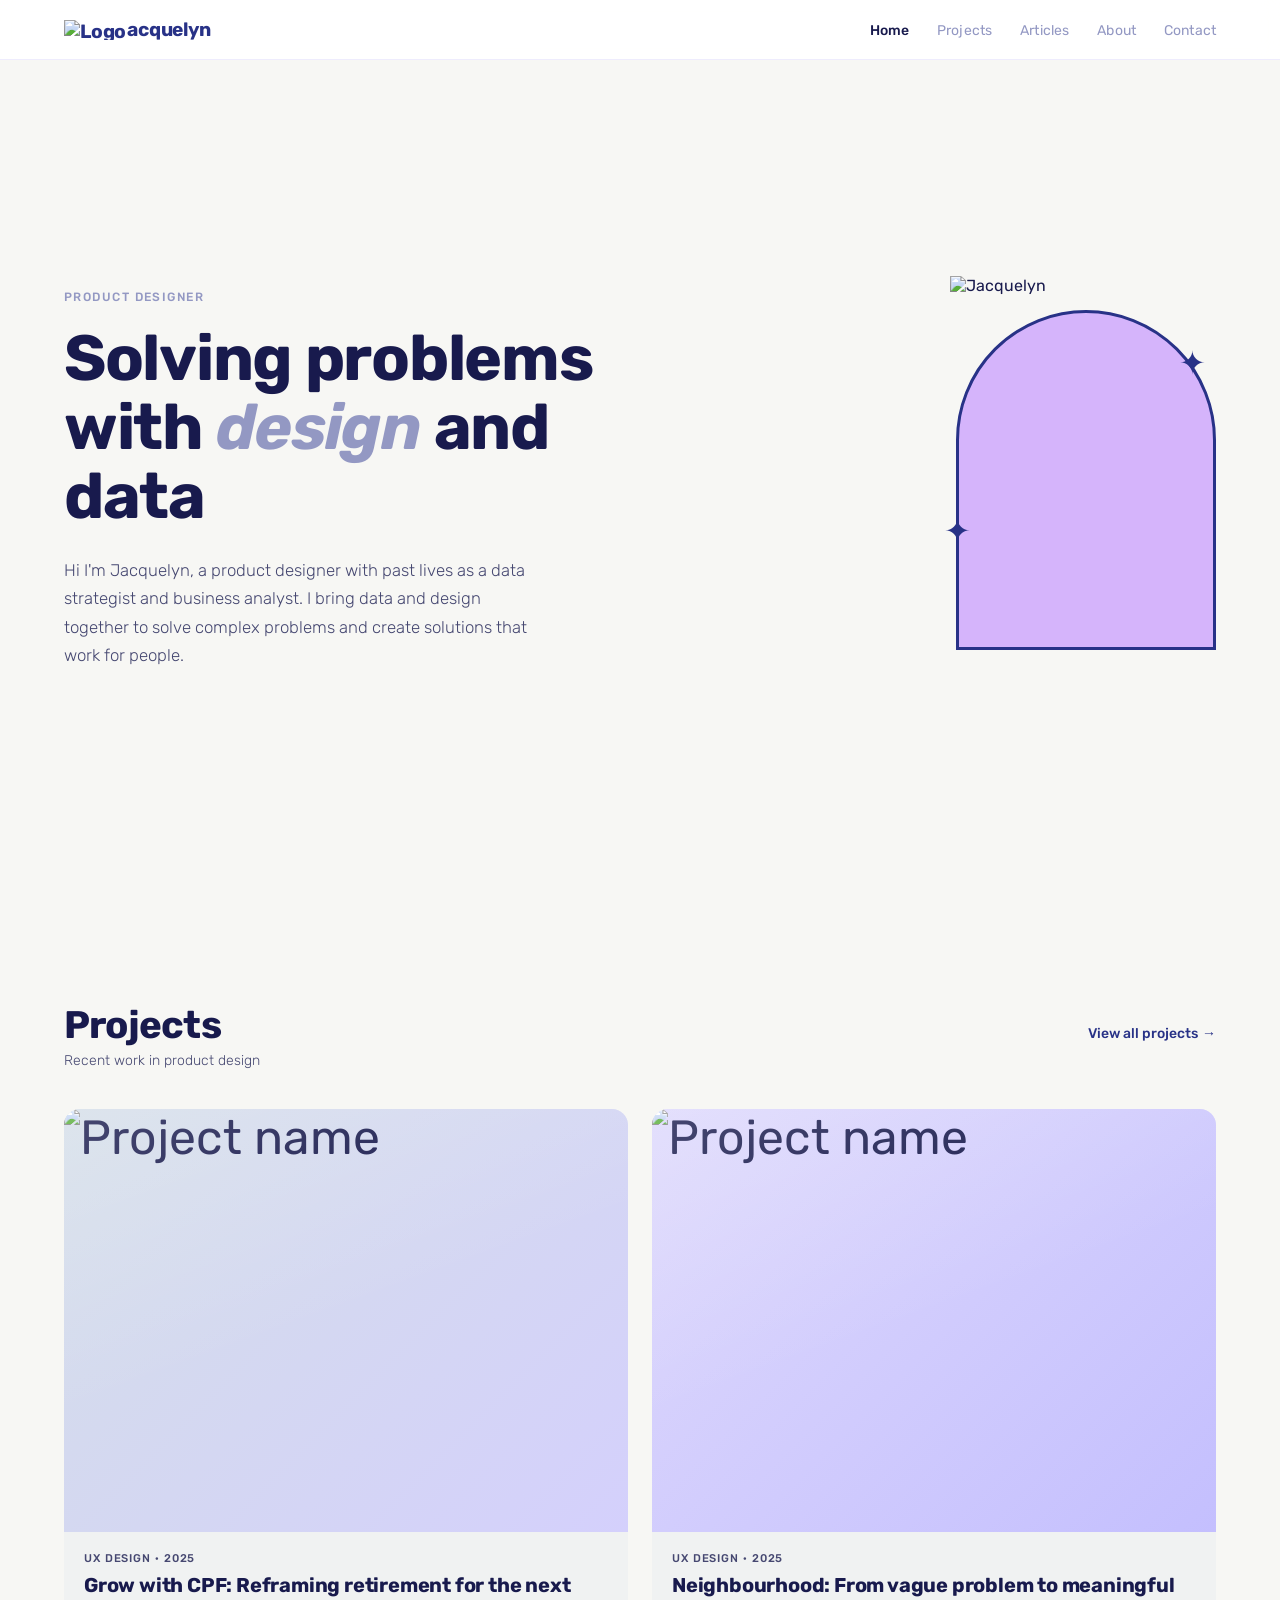
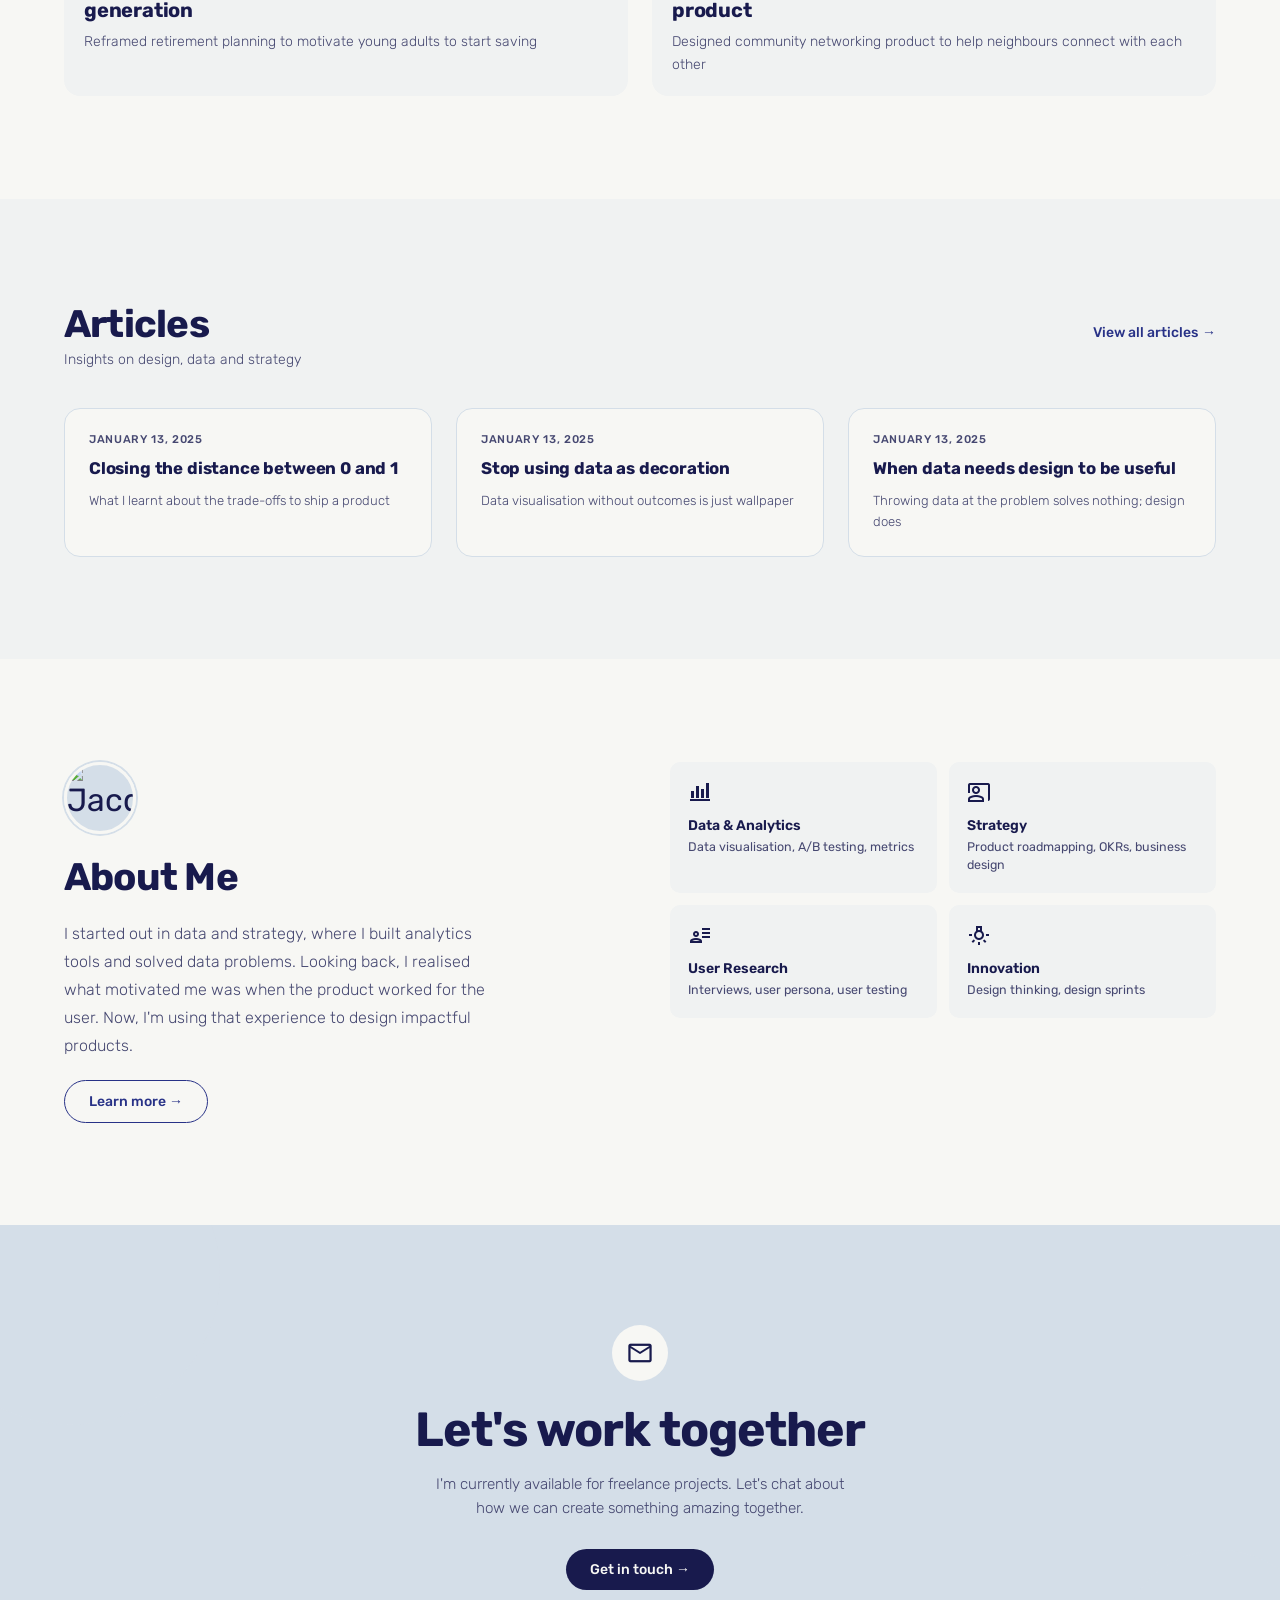
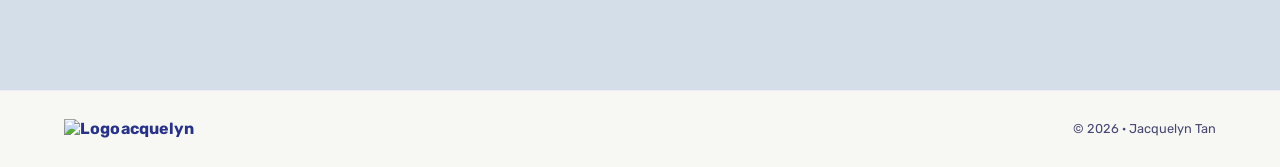
==== old/index.html @ f262c362 "Created stylesheet and component files, project page" ====
<!DOCTYPE html>
<html lang="en">
<head>
<meta charset="UTF-8">
<meta name="viewport" content="width=device-width, initial-scale=1.0">
<title>Jacquelyn — Product Designer</title>
<link rel="preconnect" href="https://fonts.googleapis.com">
<link rel="preconnect" href="https://fonts.gstatic.com" crossorigin>
<link href="https://fonts.googleapis.com/css2?family=Rubik:ital,wght@0,300..900;1,300..900&display=swap" rel="stylesheet">
<link rel="stylesheet" href="https://fonts.googleapis.com/css2?family=Material+Symbols+Outlined&icon_names=bar_chart_4_bars,co_present,mail,user_attributes,wb_incandescent" />
<style>
  *, *::before, *::after { box-sizing: border-box; margin: 0; padding: 0; }

  :root {
    --secondary: #D5B4FB;
    --purple: #9398C3;
    --purple-light: #D4DEE8;
    --purple-mid: #D4DEE8;
    --navy: #283287;
    --black: #181A4D;
    --gray: #464871;
    --gray-light: #F0F2F2;
    --white: #F7F7F4;
    --font-display: 'Rubik', Georgia, serif;
    --font-body: 'Rubik', sans-serif;
    --radius: 16px;
    --radius-sm: 10px;
  }

  html { scroll-behavior: smooth; }

  body {
    font-family: var(--font-body);
    background: var(--white);
    color: var(--black);
    -webkit-font-smoothing: antialiased;
    overflow-x: hidden;
  }

  /* ── NAV ── */
  nav {
    position: sticky;
    top: 0;
    z-index: 100;
    background: rgba(255,255,255,0.92);
    backdrop-filter: blur(12px);
    -webkit-backdrop-filter: blur(12px);
    border-bottom: 1px solid #EEECFD;
    padding: 0 clamp(20px, 5vw, 80px);
    height: 60px;
    display: flex;
    align-items: center;
    justify-content: space-between;
  }

  .nav-logo {
    font-family: var(--font-display);
    font-size: 1.2rem;
    font-weight:bold;
    color: var(--navy);
    text-decoration: none;
    letter-spacing: -0.01em;
  }

  .nav-links {
    display: flex;
    gap: 28px;
    list-style: none;
  }

  .nav-links a {
    font-size: 0.875rem;
    color: var(--purple);
    text-decoration: none;
    font-weight: 400;
    transition: color 0.2s;
    letter-spacing: 0.01em;
  }

  .nav-links a:hover { color: var(--black); }

  .nav-links a.active { color: var(--black); font-weight: 500; }

  /* hamburger */
  .hamburger {
    display: none;
    flex-direction: column;
    gap: 5px;
    cursor: pointer;
    padding: 4px;
    border: none;
    background: none;
  }
  .hamburger span {
    display: block;
    width: 22px;
    height: 2px;
    background: var(--black);
    border-radius: 2px;
    transition: all 0.3s;
  }

  .mobile-menu {
    display: none;
    position: fixed;
    top: 60px;
    left: 0; right: 0;
    background: var(--white);
    border-bottom: 1px solid #EEECFD;
    padding: 20px clamp(20px, 5vw, 80px);
    z-index: 99;
    flex-direction: column;
    gap: 16px;
    animation: slideDown 0.25s ease;
  }
  .mobile-menu.open { display: flex; }
  .mobile-menu a {
    font-size: 1rem;
    color: var(--black);
    text-decoration: none;
    font-weight: 400;
    padding: 8px 0;
    border-bottom: 1px solid #F0EEF8;
  }

  @keyframes slideDown {
    from { opacity: 0; transform: translateY(-10px); }
    to { opacity: 1; transform: translateY(0); }
  }

  /* ── SECTIONS ── */
  section { padding: clamp(60px, 8vw, 120px) clamp(20px, 5vw, 80px); }

  /* ── HERO ── */
  .hero {
    min-height: calc(100vh - 60px);
    display: grid;
    grid-template-columns: 1fr auto;
    align-items: center;
    gap: 40px;
    padding-top: clamp(40px, 8vw, 100px);
    padding-bottom: clamp(40px, 8vw, 100px);
    position: relative;
    overflow: hidden;
  }

  .hero::before {
    content: '';
    position: absolute;
    top: -120px;
    right: -80px;
    width: 500px;
    height: 500px;
    pointer-events: none;
  }

  .hero-label {
    font-size: 0.75rem;
    font-weight: 500;
    letter-spacing: 0.12em;
    text-transform: uppercase;
    color: var(--purple);
    margin-bottom: 20px;
    display: block;
  }

  .hero-title {
    font-family: var(--font-display);
    font-size: clamp(2.4rem, 5vw, 4.2rem);
    line-height: 1.08;
    letter-spacing: -0.02em;
    color: var(--black);
    margin-bottom: 24px;
    max-width: 560px;
  }

  .hero-title em {
    font-style: italic;
    color: var(--purple);
  }

  .hero-bio {
    font-size: clamp(0.95rem, 1.5vw, 1.05rem);
    color: var(--gray);
    line-height: 1.7;
    max-width: 480px;
    font-weight: 300;
  }

  /* .hero-image-wrap {
    position: relative;
    flex-shrink: 0;
  } */

  .hero-image-wrap {
    position: relative;
    width: clamp(250px, 28vw, 260px);
    display: flex;
    justify-content: center;
  }

  .hero-arch {
    width: clamp(250px, 24vw, 260px);
    height: clamp(260px, 28vw, 340px);
    border-radius: 9999px 9999px 0 0;
    background: var(--secondary);
    border: 3px solid var(--navy);
  }
  
  .hero-photo {
    position: absolute;
    bottom: 0px;
    width: 105%;
    height: 110%;
    object-fit: cover;
    object-position: top;
  }

  .hero-image-wrap .sparkle {
    position: absolute;
    font-size: 2.0rem;
    color: var(--navy);
    animation: spin 4s linear infinite;
  }
  .sparkle-1 { top: 34px; right: 10px; }
  .sparkle-2 { bottom: 100px; left: -12px; animation-direction: reverse; animation-duration: 6s; }

  @keyframes spin {
    from { transform: rotate(0deg); }
    to { transform: rotate(360deg); }
  }

  /* ── SECTION HEADERS ── */
  .section-header {
    display: flex;
    align-items: baseline;
    justify-content: space-between;
    margin-bottom: 40px;
    flex-wrap: wrap;
    gap: 12px;
  }

  .section-title {
    font-family: var(--font-display);
    font-size: clamp(1.8rem, 3vw, 2.8rem);
    letter-spacing: -0.02em;
    color: var(--black);
  }

  .section-sub {
    font-size: 0.875rem;
    color: var(--gray);
    margin-top: 4px;
    font-weight: 300;
  }

  .view-all {
    font-size: 0.875rem;
    color: var(--navy);
    text-decoration: none;
    font-weight: 500;
    white-space: nowrap;
    display: flex;
    align-items: center;
    gap: 4px;
    transition: gap 0.2s;
  }
  .view-all:hover { gap: 8px; }
  .view-all::after { content: '→'; }

  /* ── PROJECTS ── */
  .projects { background: var(--white); }

  .projects-grid {
    display: grid;
    grid-template-columns: repeat(2, 1fr);
    gap: 24px;
  }

  .project-card {
    border-radius: var(--radius);
    overflow: hidden;
    background: var(--gray-light);
    transition: transform 0.3s ease, box-shadow 0.3s ease;
    cursor: pointer;
    text-decoration: none;
    color: inherit;
    display: block;
  }

  .project-card:hover {
    transform: translateY(-4px);
    box-shadow: 0 16px 48px rgba(147,152,195,0.2);
  }

  .project-thumb {
    width: 100%;
    aspect-ratio: 4/3;
    background: linear-gradient(135deg, var(--purple-light) 0%, #D4D0FC 100%);
    display: flex;
    align-items: center;
    justify-content: center;
    font-size: 3rem;
    position: relative;
    overflow: hidden;
  }

  .project-thumb::before {
    content: '';
    position: absolute;
    inset: 0;
    background: linear-gradient(160deg, rgba(255,255,255,0.2) 0%, transparent 50%);
  }

  .project-thumb-dots {
    position: absolute;
    bottom: 16px;
    right: 16px;
    display: flex;
    gap: 6px;
  }
  .project-thumb-dots span {
    width: 28px;
    height: 40px;
    background: rgba(255,255,255,0.7);
    border-radius: 14px;
    display: block;
    backdrop-filter: blur(4px);
  }

  .project-info {
    padding: 20px;
  }

  .project-meta {
    font-size: 0.7rem;
    color: var(--gray);
    letter-spacing: 0.08em;
    text-transform: uppercase;
    margin-bottom: 8px;
    font-weight: 500;
  }

  .project-name {
    font-family: var(--font-display);
    font-size: clamp(1rem, 1.8vw, 1.25rem);
    line-height: 1.25;
    color: var(--black);
    margin-bottom: 8px;
    letter-spacing: -0.01em;
  }

  .project-desc {
    font-size: 0.875rem;
    color: var(--gray);
    line-height: 1.6;
    font-weight: 300;
  }

  /* ── ARTICLES ── */
  .articles { background: var(--gray-light); }

  .articles-list {
    display: grid;
    grid-template-columns: repeat(3, 1fr);
    gap: 24px;
  }

  .article-card {
    background: var(--white);
    border-radius: var(--radius);
    padding: 24px;
    text-decoration: none;
    color: inherit;
    display: block;
    transition: transform 0.25s, box-shadow 0.25s;
    border: 1px solid #D4DEE8;
  }

  .article-card:hover {
    transform: translateY(-3px);
    box-shadow: 0 12px 32px rgba(147,152,195,0.1);
  }

  .article-date {
    font-size: 0.7rem;
    color: var(--gray);
    letter-spacing: 0.06em;
    text-transform: uppercase;
    margin-bottom: 12px;
    font-weight: 500;
  }

  .article-title {
    font-family: var(--font-display);
    font-size: 1.05rem;
    line-height: 1.3;
    color: var(--black);
    margin-bottom: 10px;
    letter-spacing: -0.01em;
  }

  .article-desc {
    font-size: 0.82rem;
    color: var(--gray);
    line-height: 1.6;
    font-weight: 300;
  }

  /* ── ABOUT ── */
  .about { background: var(--white); }

  .about-grid {
    display: grid;
    grid-template-columns: 1fr 1fr;
    gap: 60px;
    align-items: start;
  }

  .about-left { display: flex; flex-direction: column; gap: 20px; }

  .about-avatar {
    width: 72px;
    height: 72px;
    border-radius: 50%;
    background: linear-gradient(135deg, var(--purple-light), var(--purple-mid));
    display: flex;
    align-items: center;
    justify-content: center;
    font-size: 2rem;
    border: 3px solid var(--white);
    box-shadow: 0 0 0 2px var(--purple-mid);
  }

  .about-text {
    font-size: 1rem;
    color: var(--gray);
    line-height: 1.75;
    font-weight: 300;
    max-width: 440px;
  }

  .btn {
    display: inline-flex;
    align-items: center;
    gap: 6px;
    padding: 12px 24px;
    border-radius: 100px;
    font-size: 0.875rem;
    font-weight: 500;
    font-family: var(--font-body);
    cursor: pointer;
    text-decoration: none;
    transition: all 0.2s;
    border: none;
  }

  .btn-primary {
    background: var(--black);
    color: var(--white);
  }
  .btn-primary:hover {
    background: var(--purple);
    transform: translateY(-1px);
  }

  .btn-outline {
    background: transparent;
    color: var(--navy);
    border: 1.5px solid var(--navy);
  }
  .btn-outline:hover {
    background: var(--gray-light);
    transform: translateY(-1px);
  }

  .skills-grid {
    display: grid;
    grid-template-columns: 1fr 1fr;
    gap: 12px;
  }

  .skill-card {
    background: var(--gray-light);
    border-radius: var(--radius-sm);
    padding: 18px;
    transition: background 0.2s;
  }
  .skill-card:hover { background: var(--purple-light); }

  .skill-icon {
    font-size: 1.3rem;
    margin-bottom: 8px;
    display: block;
  }

  .skill-name {
    font-size: 0.875rem;
    font-weight: 600;
    color: var(--black);
    margin-bottom: 4px;
  }

  .skill-desc {
    font-size: 0.78rem;
    color: var(--gray);
    line-height: 1.5;
  }

  /* ── CTA ── */
  .cta {
    background: var(--purple-light);
    text-align: center;
    padding: clamp(60px, 8vw, 100px) clamp(20px, 5vw, 80px);
    position: relative;
    overflow: hidden;
  }

  .cta::before, .cta::after {
    content: '';
    position: absolute;
    border-radius: 50%;
    background: var(--purple-mid);
    opacity: 0.3;
  }
  .cta::before { width: 300px; height: 300px; top: -100px; left: -80px; }
  .cta::after { width: 200px; height: 200px; bottom: -60px; right: -40px; }

  .cta-icon {
    width: 56px;
    height: 56px;
    background: var(--white);
    border-radius: 50%;
    display: flex;
    align-items: center;
    justify-content: center;
    margin: 0 auto 20px;
    font-size: 1.5rem;
    /* box-shadow: 0 4px 16px rgba(147,152,195,0.2); */
    position: relative;
    z-index: 1;
  }

  .cta-icon .material-symbols-outlined {
    font-size: 28px;
    /* font-variation-settings: 'FILL' 1, 'wght' 400; */
    color: var(--primary-dark);
  }

  .cta-title {
    font-family: var(--font-display);
    font-size: clamp(2rem, 4vw, 3rem);
    letter-spacing: -0.02em;
    color: var(--black);
    margin-bottom: 14px;
    position: relative;
    z-index: 1;
  }

  .cta-sub {
    font-size: 0.95rem;
    color: var(--gray);
    margin-bottom: 28px;
    font-weight: 300;
    max-width: 420px;
    margin-left: auto;
    margin-right: auto;
    position: relative;
    z-index: 1;
    line-height: 1.6;
  }

  .cta .btn { position: relative; z-index: 1; }

  /* ── FOOTER ── */
  footer {
    padding: 28px clamp(20px, 5vw, 80px);
    border-top: 1px solid #EEECFD;
    display: flex;
    justify-content: space-between;
    align-items: center;
    flex-wrap: wrap;
    gap: 12px;
  }

  .footer-name {
    font-family: var(--font-display);
    font-size: 1rem;
    font-weight:bold;
    color: var(--navy);
  }

  .footer-copy {
    font-size: 0.8rem;
    color: var(--gray);
  }

  /* ── ANIMATIONS ── */
  .fade-up {
    opacity: 0;
    transform: translateY(24px);
    transition: opacity 0.6s ease, transform 0.6s ease;
  }
  .fade-up.visible {
    opacity: 1;
    transform: translateY(0);
  }

  /* ── RESPONSIVE ── */
  @media (max-width: 768px) {
    .nav-links { display: none; }
    .hamburger { display: flex; }

    .hero {
      grid-template-columns: 1fr;
      text-align: center;
      min-height: auto;
      padding-top: 40px;
      padding-bottom: 40px;
    }

    .hero-content { order: 2; }
    .hero-image-wrap { order: 1; margin: 0 auto; }

    .hero-title { max-width: 100%; margin: 0 auto 20px; }
    .hero-bio { max-width: 100%; margin: 0 auto; }

    .projects-grid {
      grid-template-columns: 1fr;
    }

    .articles-list {
      grid-template-columns: 1fr;
    }

    .about-grid {
      grid-template-columns: 1fr;
      gap: 40px;
    }

    .skills-grid {
      grid-template-columns: 1fr 1fr;
    }
  }

  @media (max-width: 480px) {
    .skills-grid { grid-template-columns: 1fr; }
    .section-header { flex-direction: column; gap: 8px; }
  }

  /* stagger delay helpers */
  .d1 { transition-delay: 0.05s; }
  .d2 { transition-delay: 0.12s; }
  .d3 { transition-delay: 0.19s; }
</style>
</head>
<body>

<!-- NAV -->
<nav>
  <a href="#" class="nav-logo" style="display:flex;align-items:center;gap:1px;">
  <img src="logo.png" alt="Logo" style="height:20px;width:auto;">
  acquelyn
</a>
  <ul class="nav-links">
    <li><a href="#hero" class="active">Home</a></li>
    <li><a href="#projects">Projects</a></li>
    <li><a href="#articles">Articles</a></li>
    <li><a href="#about">About</a></li>
    <li><a href="#contact">Contact</a></li>
  </ul>
  <button class="hamburger" id="hamburger" aria-label="Menu">
    <span></span><span></span><span></span>
  </button>
</nav>

<div class="mobile-menu" id="mobileMenu">
  <a href="#hero">Home</a>
  <a href="#projects">Projects</a>
  <a href="#articles">Articles</a>
  <a href="#about">About</a>
  <a href="#contact">Contact</a>
</div>

<!-- HERO -->
<section class="hero" id="hero">
  <div class="hero-content">
    <span class="hero-label">Product Designer</span>
    <h1 class="hero-title">Solving problems with <em>design</em> and data</h1>
    <p class="hero-bio">Hi I'm Jacquelyn, a product designer with past lives as a data strategist and business analyst. I bring data and design together to solve complex problems and create solutions that work for people.</p>
  </div>
  <div class="hero-image-wrap">
  <div class="hero-arch"></div>
  <span class="sparkle sparkle-1">✦</span>
  <span class="sparkle sparkle-2">✦</span>
  <img src="hero.png" alt="Jacquelyn" class="hero-photo">
</div>
</section>

<!-- PROJECTS -->
<section class="projects" id="projects">
  <div class="section-header fade-up">
    <div>
      <h2 class="section-title">Projects</h2>
      <p class="section-sub">Recent work in product design</p>
    </div>
    <a href="#" class="view-all">View all projects</a>
  </div>

  <div class="projects-grid">
    <a href="#" class="project-card fade-up d1">
      <div class="project-thumb">
        <img src="thumbnail-cpf.png" alt="Project name" style="width:100%;height:100%;object-fit:cover;display:block;">
      </div>
      <div class="project-info">
        <p class="project-meta">UX Design · 2025</p>
        <h3 class="project-name">Grow with CPF: Reframing retirement for the next generation</h3>
        <p class="project-desc">Reframed retirement planning to motivate young adults to start saving</p>
      </div>
    </a>

    <a href="#" class="project-card fade-up d2">
      <div class="project-thumb" style="background: linear-gradient(135deg, #DDD8FC 0%, #C4BFFE 100%);">
        <img src="thumbnail-neighbours.png" alt="Project name" style="width:100%;height:100%;object-fit:cover;display:block;">
      </div>
      <div class="project-info">
        <p class="project-meta">UX Design · 2025</p>
        <h3 class="project-name">Neighbourhood: From vague problem to meaningful product</h3>
        <p class="project-desc">Designed community networking product to help neighbours connect with each other</p>
      </div>
    </a>
  </div>
</section>

<!-- ARTICLES -->
<section class="articles" id="articles">
  <div class="section-header fade-up">
    <div>
      <h2 class="section-title">Articles</h2>
      <p class="section-sub">Insights on design, data and strategy</p>
    </div>
    <a href="#" class="view-all">View all articles</a>
  </div>

  <div class="articles-list">
    <a href="#" class="article-card fade-up d1">
      <p class="article-date">January 13, 2025</p>
      <h3 class="article-title">Closing the distance between 0 and 1</h3>
      <p class="article-desc">What I learnt about the trade-offs to ship a product</p>
    </a>

    <a href="#" class="article-card fade-up d2">
      <p class="article-date">January 13, 2025</p>
      <h3 class="article-title">Stop using data as decoration</h3>
      <p class="article-desc">Data visualisation without outcomes is just wallpaper</p>
    </a>

    <a href="#" class="article-card fade-up d3">
      <p class="article-date">January 13, 2025</p>
      <h3 class="article-title">When data needs design to be useful</h3>
      <p class="article-desc">Throwing data at the problem solves nothing; design does</p>
    </a>
  </div>
</section>

<!-- ABOUT -->
<section class="about" id="about">
  <div class="about-grid">
    <div class="about-left fade-up">
      <img src="avatar.png" alt="Jacquelyn" class="about-avatar" style="object-fit:cover;">
      <div>
        <h2 class="section-title" style="font-size:clamp(1.8rem,3vw,2.4rem);">About Me</h2>
      </div>
      <p class="about-text">I started out in data and strategy, where I built analytics tools and solved data problems. Looking back, I realised what motivated me was when the product worked for the user. Now, I'm using that experience to design impactful products.</p>
      <a href="#" class="btn btn-outline" style="align-self:flex-start;">Learn more →</a>
    </div>

    <div class="skills-grid fade-up d1">
      <div class="skill-card">
        <span class="skill-icon">
          <span class="material-symbols-outlined">bar_chart_4_bars</span>
        </span>
        <p class="skill-name">Data &amp; Analytics</p>
        <p class="skill-desc">Data visualisation, A/B testing, metrics</p>
      </div>
      <div class="skill-card">
        <span class="skill-icon">
          <span class="material-symbols-outlined">co_present</span>
        </span>
        <p class="skill-name">Strategy</p>
        <p class="skill-desc">Product roadmapping, OKRs, business design</p>
      </div>
      <div class="skill-card">
        <span class="skill-icon">
          <span class="material-symbols-outlined">user_attributes</span>
        </span>
        <p class="skill-name">User Research</p>
        <p class="skill-desc">Interviews, user persona, user testing</p>
      </div>
      <div class="skill-card">
        <span class="skill-icon">
          <span class="material-symbols-outlined">wb_incandescent</span>
        </span>
        <p class="skill-name">Innovation</p>
        <p class="skill-desc">Design thinking, design sprints</p>
      </div>
    </div>
  </div>
</section>

<!-- CTA -->
<section class="cta" id="contact">
  <div class="cta-icon">
    <span class="material-symbols-outlined">mail</span>
  </div>
  <h2 class="cta-title">Let's work together</h2>
  <p class="cta-sub">I'm currently available for freelance projects. Let's chat about how we can create something amazing together.</p>
  <a href="mailto:hello@jacquelyn.com" class="btn btn-primary">Get in touch →</a>
</section>

<!-- FOOTER -->
<footer>
  <span class="footer-name" style="display:flex;align-items:center;gap:1px;">
  <img src="logo.png" alt="Logo" style="height:20px;width:auto;">
  acquelyn
</span>
  <span class="footer-copy">© 2026 · Jacquelyn Tan</span>
</footer>

<script>
  // Hamburger toggle
  const hamburger = document.getElementById('hamburger');
  const mobileMenu = document.getElementById('mobileMenu');
  hamburger.addEventListener('click', () => {
    mobileMenu.classList.toggle('open');
  });

  // Close mobile menu on link click
  mobileMenu.querySelectorAll('a').forEach(a => {
    a.addEventListener('click', () => mobileMenu.classList.remove('open'));
  });

  // Scroll animations
  const observer = new IntersectionObserver((entries) => {
    entries.forEach(entry => {
      if (entry.isIntersecting) {
        entry.target.classList.add('visible');
      }
    });
  }, { threshold: 0.1 });

  document.querySelectorAll('.fade-up').forEach(el => observer.observe(el));

  // Active nav link on scroll
  const sections = document.querySelectorAll('section[id]');
  const navLinks = document.querySelectorAll('.nav-links a');

  const navObserver = new IntersectionObserver((entries) => {
    entries.forEach(entry => {
      if (entry.isIntersecting) {
        navLinks.forEach(link => link.classList.remove('active'));
        const active = document.querySelector(`.nav-links a[href="#${entry.target.id}"]`);
        if (active) active.classList.add('active');
      }
    });
  }, { threshold: 0.6 });

  sections.forEach(section => navObserver.observe(section));
</script>
</body>
</html>
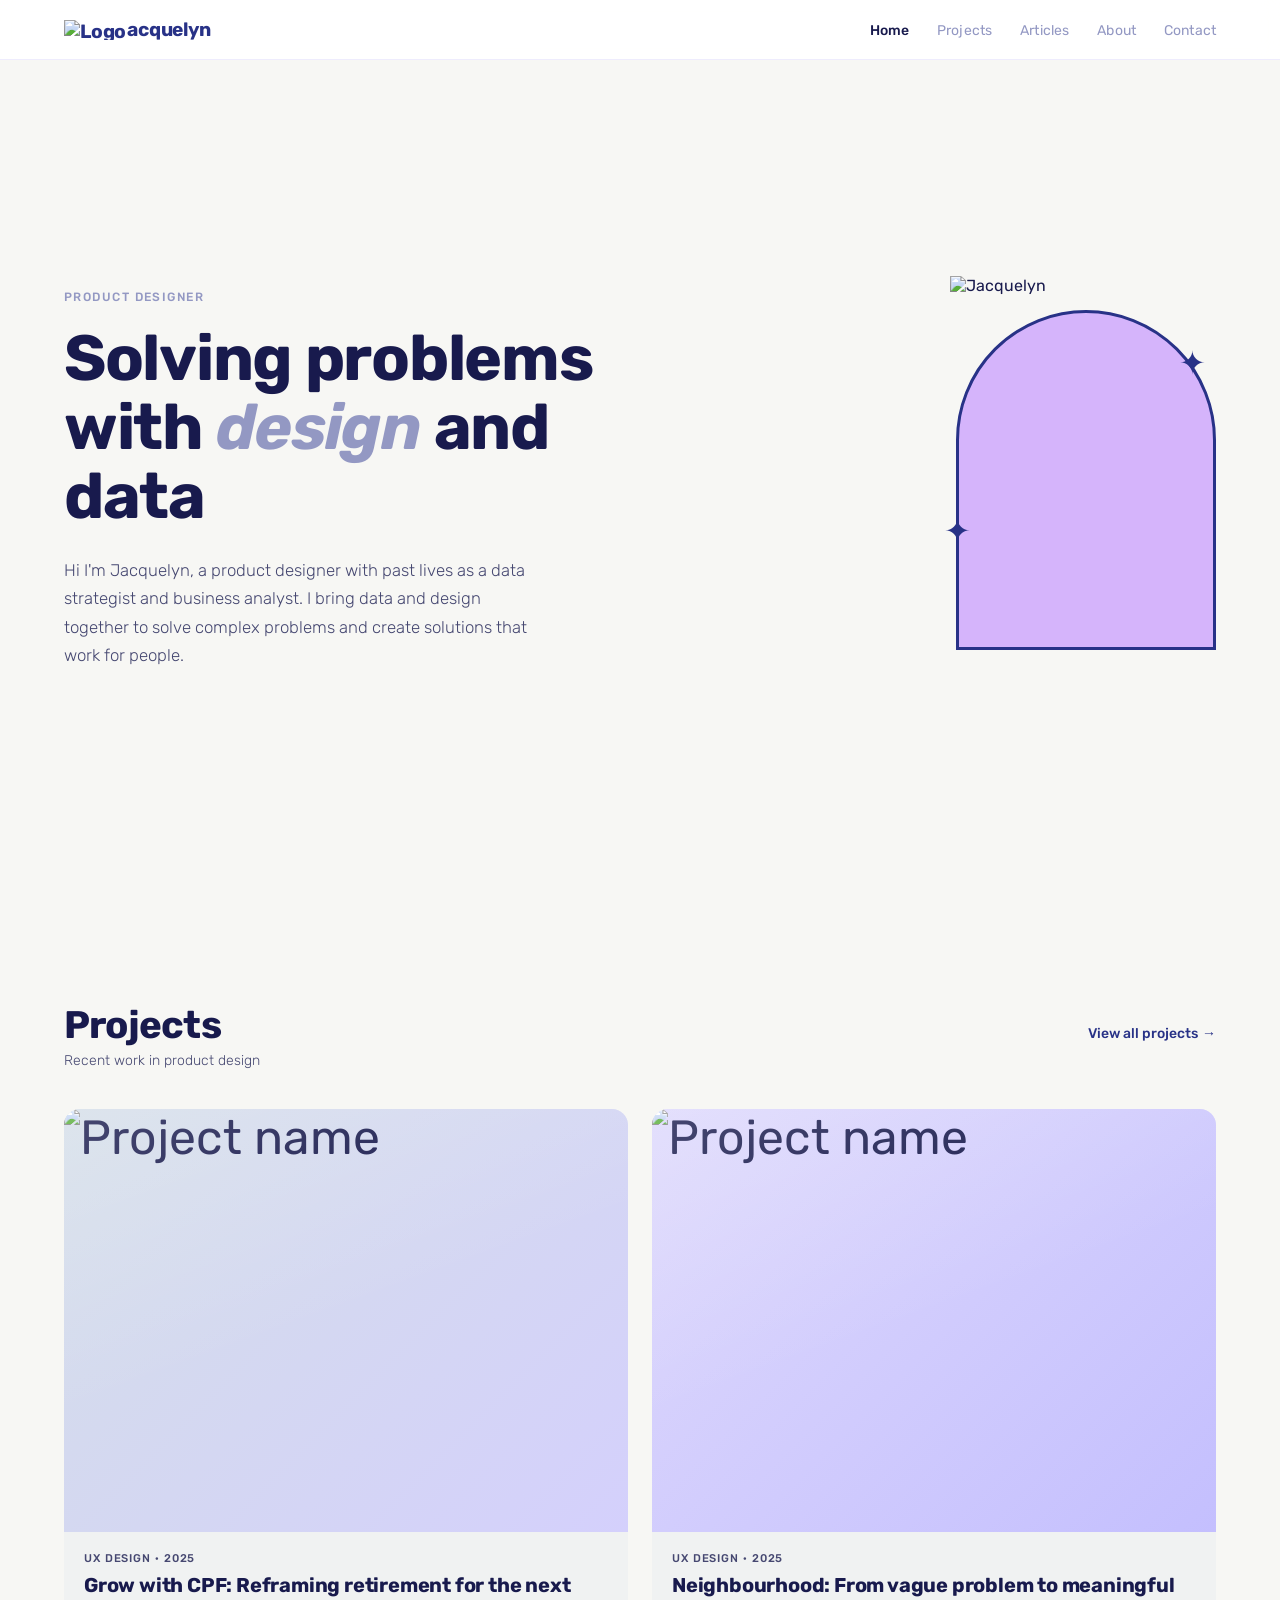
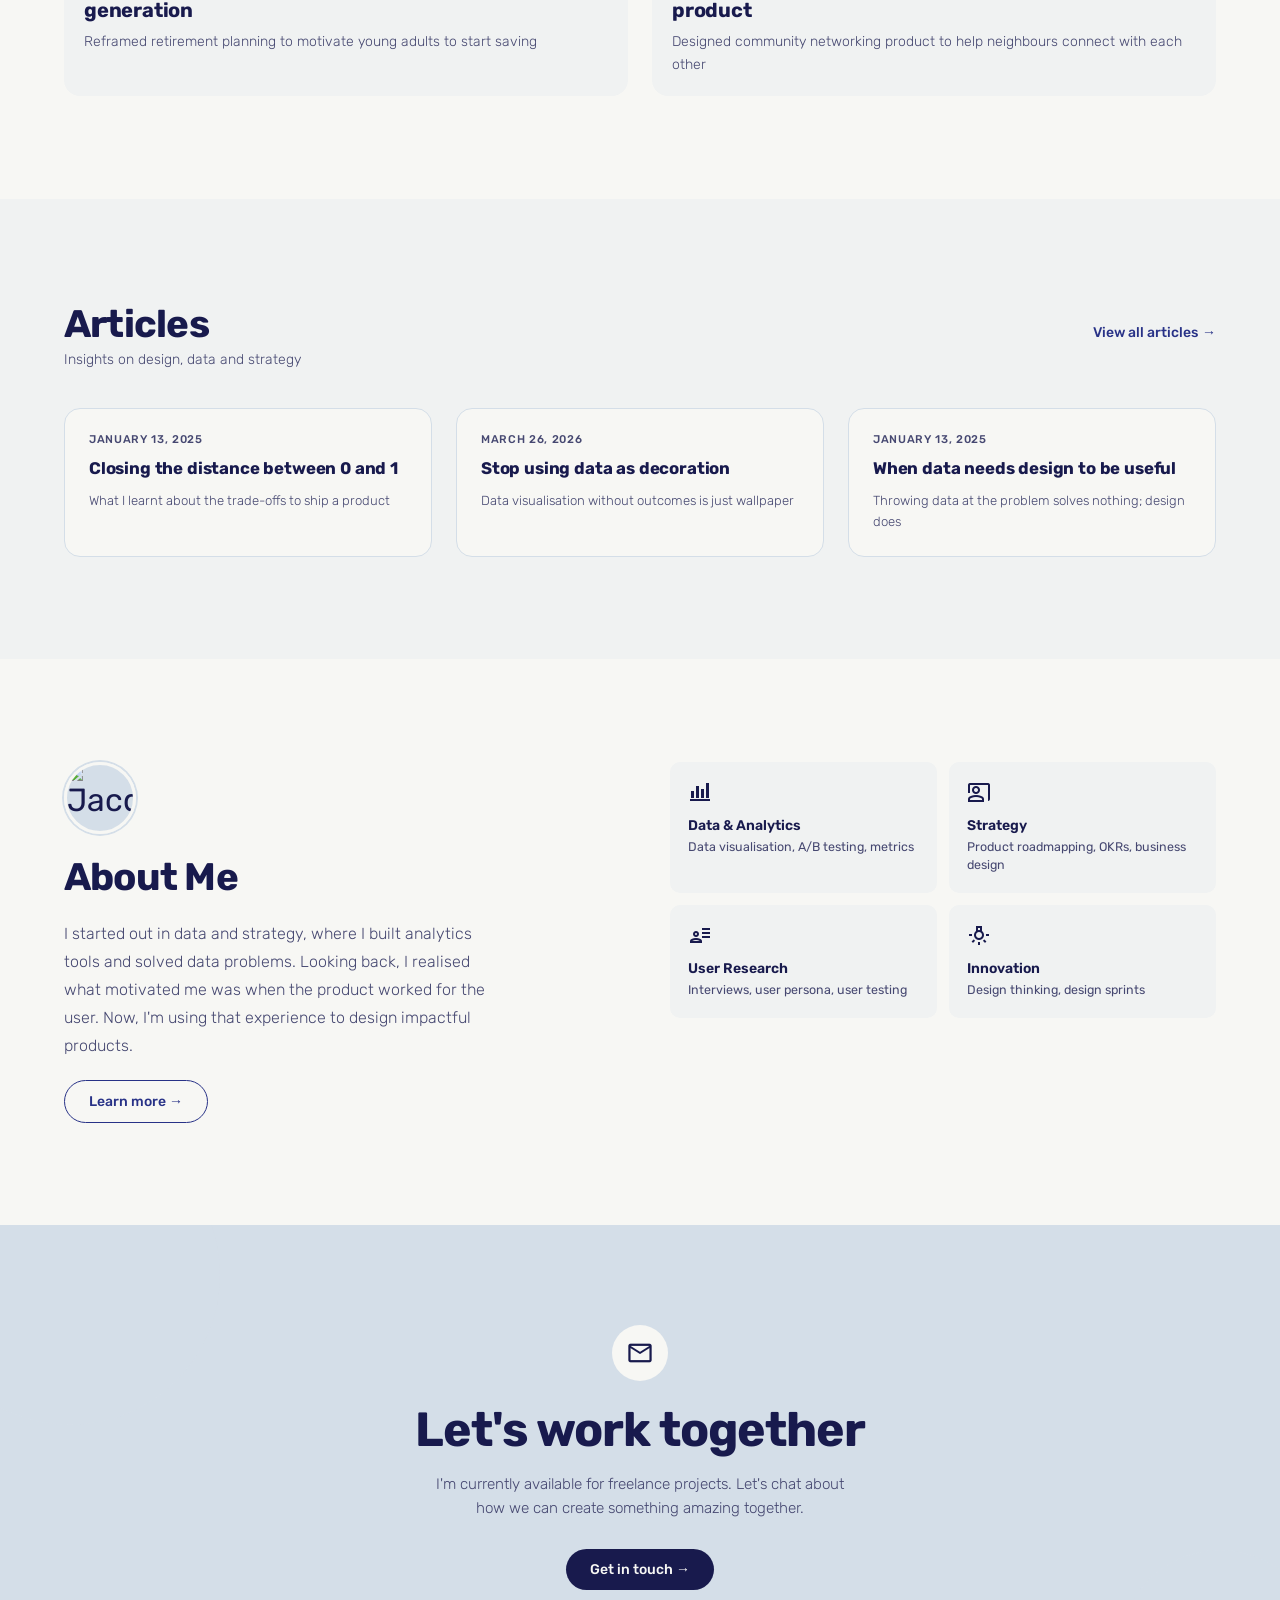
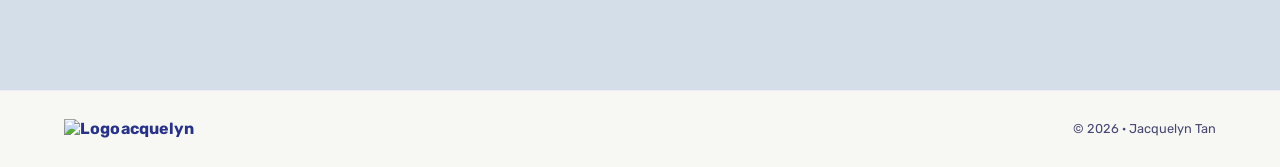
==== commit b32c32de: "Resolve link error" ====
--- a/old/index.html
+++ b/old/index.html
@@ -1,871 +1,997 @@
 <!DOCTYPE html>
 <html lang="en">
+
 <head>
-<meta charset="UTF-8">
-<meta name="viewport" content="width=device-width, initial-scale=1.0">
-<title>Jacquelyn — Product Designer</title>
-<link rel="preconnect" href="https://fonts.googleapis.com">
-<link rel="preconnect" href="https://fonts.gstatic.com" crossorigin>
-<link href="https://fonts.googleapis.com/css2?family=Rubik:ital,wght@0,300..900;1,300..900&display=swap" rel="stylesheet">
-<link rel="stylesheet" href="https://fonts.googleapis.com/css2?family=Material+Symbols+Outlined&icon_names=bar_chart_4_bars,co_present,mail,user_attributes,wb_incandescent" />
-<style>
-  *, *::before, *::after { box-sizing: border-box; margin: 0; padding: 0; }
-
-  :root {
-    --secondary: #D5B4FB;
-    --purple: #9398C3;
-    --purple-light: #D4DEE8;
-    --purple-mid: #D4DEE8;
-    --navy: #283287;
-    --black: #181A4D;
-    --gray: #464871;
-    --gray-light: #F0F2F2;
-    --white: #F7F7F4;
-    --font-display: 'Rubik', Georgia, serif;
-    --font-body: 'Rubik', sans-serif;
-    --radius: 16px;
-    --radius-sm: 10px;
-  }
-
-  html { scroll-behavior: smooth; }
-
-  body {
-    font-family: var(--font-body);
-    background: var(--white);
-    color: var(--black);
-    -webkit-font-smoothing: antialiased;
-    overflow-x: hidden;
-  }
-
-  /* ── NAV ── */
-  nav {
-    position: sticky;
-    top: 0;
-    z-index: 100;
-    background: rgba(255,255,255,0.92);
-    backdrop-filter: blur(12px);
-    -webkit-backdrop-filter: blur(12px);
-    border-bottom: 1px solid #EEECFD;
-    padding: 0 clamp(20px, 5vw, 80px);
-    height: 60px;
-    display: flex;
-    align-items: center;
-    justify-content: space-between;
-  }
-
-  .nav-logo {
-    font-family: var(--font-display);
-    font-size: 1.2rem;
-    font-weight:bold;
-    color: var(--navy);
-    text-decoration: none;
-    letter-spacing: -0.01em;
-  }
-
-  .nav-links {
-    display: flex;
-    gap: 28px;
-    list-style: none;
-  }
-
-  .nav-links a {
-    font-size: 0.875rem;
-    color: var(--purple);
-    text-decoration: none;
-    font-weight: 400;
-    transition: color 0.2s;
-    letter-spacing: 0.01em;
-  }
-
-  .nav-links a:hover { color: var(--black); }
-
-  .nav-links a.active { color: var(--black); font-weight: 500; }
-
-  /* hamburger */
-  .hamburger {
-    display: none;
-    flex-direction: column;
-    gap: 5px;
-    cursor: pointer;
-    padding: 4px;
-    border: none;
-    background: none;
-  }
-  .hamburger span {
-    display: block;
-    width: 22px;
-    height: 2px;
-    background: var(--black);
-    border-radius: 2px;
-    transition: all 0.3s;
-  }
-
-  .mobile-menu {
-    display: none;
-    position: fixed;
-    top: 60px;
-    left: 0; right: 0;
-    background: var(--white);
-    border-bottom: 1px solid #EEECFD;
-    padding: 20px clamp(20px, 5vw, 80px);
-    z-index: 99;
-    flex-direction: column;
-    gap: 16px;
-    animation: slideDown 0.25s ease;
-  }
-  .mobile-menu.open { display: flex; }
-  .mobile-menu a {
-    font-size: 1rem;
-    color: var(--black);
-    text-decoration: none;
-    font-weight: 400;
-    padding: 8px 0;
-    border-bottom: 1px solid #F0EEF8;
-  }
-
-  @keyframes slideDown {
-    from { opacity: 0; transform: translateY(-10px); }
-    to { opacity: 1; transform: translateY(0); }
-  }
-
-  /* ── SECTIONS ── */
-  section { padding: clamp(60px, 8vw, 120px) clamp(20px, 5vw, 80px); }
-
-  /* ── HERO ── */
-  .hero {
-    min-height: calc(100vh - 60px);
-    display: grid;
-    grid-template-columns: 1fr auto;
-    align-items: center;
-    gap: 40px;
-    padding-top: clamp(40px, 8vw, 100px);
-    padding-bottom: clamp(40px, 8vw, 100px);
-    position: relative;
-    overflow: hidden;
-  }
-
-  .hero::before {
-    content: '';
-    position: absolute;
-    top: -120px;
-    right: -80px;
-    width: 500px;
-    height: 500px;
-    pointer-events: none;
-  }
-
-  .hero-label {
-    font-size: 0.75rem;
-    font-weight: 500;
-    letter-spacing: 0.12em;
-    text-transform: uppercase;
-    color: var(--purple);
-    margin-bottom: 20px;
-    display: block;
-  }
-
-  .hero-title {
-    font-family: var(--font-display);
-    font-size: clamp(2.4rem, 5vw, 4.2rem);
-    line-height: 1.08;
-    letter-spacing: -0.02em;
-    color: var(--black);
-    margin-bottom: 24px;
-    max-width: 560px;
-  }
-
-  .hero-title em {
-    font-style: italic;
-    color: var(--purple);
-  }
-
-  .hero-bio {
-    font-size: clamp(0.95rem, 1.5vw, 1.05rem);
-    color: var(--gray);
-    line-height: 1.7;
-    max-width: 480px;
-    font-weight: 300;
-  }
-
-  /* .hero-image-wrap {
+  <meta charset="UTF-8">
+  <meta name="viewport" content="width=device-width, initial-scale=1.0">
+  <title>Jacquelyn — Product Designer</title>
+  <link rel="preconnect" href="https://fonts.googleapis.com">
+  <link rel="preconnect" href="https://fonts.gstatic.com" crossorigin>
+  <link href="https://fonts.googleapis.com/css2?family=Rubik:ital,wght@0,300..900;1,300..900&display=swap"
+    rel="stylesheet">
+  <link rel="stylesheet"
+    href="https://fonts.googleapis.com/css2?family=Material+Symbols+Outlined&icon_names=bar_chart_4_bars,co_present,mail,user_attributes,wb_incandescent" />
+  <style>
+    *,
+    *::before,
+    *::after {
+      box-sizing: border-box;
+      margin: 0;
+      padding: 0;
+    }
+
+    :root {
+      --secondary: #D5B4FB;
+      --purple: #9398C3;
+      --purple-light: #D4DEE8;
+      --purple-mid: #D4DEE8;
+      --navy: #283287;
+      --black: #181A4D;
+      --gray: #464871;
+      --gray-light: #F0F2F2;
+      --white: #F7F7F4;
+      --font-display: 'Rubik', Georgia, serif;
+      --font-body: 'Rubik', sans-serif;
+      --radius: 16px;
+      --radius-sm: 10px;
+    }
+
+    html {
+      scroll-behavior: smooth;
+    }
+
+    body {
+      font-family: var(--font-body);
+      background: var(--white);
+      color: var(--black);
+      -webkit-font-smoothing: antialiased;
+      overflow-x: hidden;
+    }
+
+    /* ── NAV ── */
+    nav {
+      position: sticky;
+      top: 0;
+      z-index: 100;
+      background: rgba(255, 255, 255, 0.92);
+      backdrop-filter: blur(12px);
+      -webkit-backdrop-filter: blur(12px);
+      border-bottom: 1px solid #EEECFD;
+      padding: 0 clamp(20px, 5vw, 80px);
+      height: 60px;
+      display: flex;
+      align-items: center;
+      justify-content: space-between;
+    }
+
+    .nav-logo {
+      font-family: var(--font-display);
+      font-size: 1.2rem;
+      font-weight: bold;
+      color: var(--navy);
+      text-decoration: none;
+      letter-spacing: -0.01em;
+    }
+
+    .nav-links {
+      display: flex;
+      gap: 28px;
+      list-style: none;
+    }
+
+    .nav-links a {
+      font-size: 0.875rem;
+      color: var(--purple);
+      text-decoration: none;
+      font-weight: 400;
+      transition: color 0.2s;
+      letter-spacing: 0.01em;
+    }
+
+    .nav-links a:hover {
+      color: var(--black);
+    }
+
+    .nav-links a.active {
+      color: var(--black);
+      font-weight: 500;
+    }
+
+    /* hamburger */
+    .hamburger {
+      display: none;
+      flex-direction: column;
+      gap: 5px;
+      cursor: pointer;
+      padding: 4px;
+      border: none;
+      background: none;
+    }
+
+    .hamburger span {
+      display: block;
+      width: 22px;
+      height: 2px;
+      background: var(--black);
+      border-radius: 2px;
+      transition: all 0.3s;
+    }
+
+    .mobile-menu {
+      display: none;
+      position: fixed;
+      top: 60px;
+      left: 0;
+      right: 0;
+      background: var(--white);
+      border-bottom: 1px solid #EEECFD;
+      padding: 20px clamp(20px, 5vw, 80px);
+      z-index: 99;
+      flex-direction: column;
+      gap: 16px;
+      animation: slideDown 0.25s ease;
+    }
+
+    .mobile-menu.open {
+      display: flex;
+    }
+
+    .mobile-menu a {
+      font-size: 1rem;
+      color: var(--black);
+      text-decoration: none;
+      font-weight: 400;
+      padding: 8px 0;
+      border-bottom: 1px solid #F0EEF8;
+    }
+
+    @keyframes slideDown {
+      from {
+        opacity: 0;
+        transform: translateY(-10px);
+      }
+
+      to {
+        opacity: 1;
+        transform: translateY(0);
+      }
+    }
+
+    /* ── SECTIONS ── */
+    section {
+      padding: clamp(60px, 8vw, 120px) clamp(20px, 5vw, 80px);
+    }
+
+    /* ── HERO ── */
+    .hero {
+      min-height: calc(100vh - 60px);
+      display: grid;
+      grid-template-columns: 1fr auto;
+      align-items: center;
+      gap: 40px;
+      padding-top: clamp(40px, 8vw, 100px);
+      padding-bottom: clamp(40px, 8vw, 100px);
+      position: relative;
+      overflow: hidden;
+    }
+
+    .hero::before {
+      content: '';
+      position: absolute;
+      top: -120px;
+      right: -80px;
+      width: 500px;
+      height: 500px;
+      pointer-events: none;
+    }
+
+    .hero-label {
+      font-size: 0.75rem;
+      font-weight: 500;
+      letter-spacing: 0.12em;
+      text-transform: uppercase;
+      color: var(--purple);
+      margin-bottom: 20px;
+      display: block;
+    }
+
+    .hero-title {
+      font-family: var(--font-display);
+      font-size: clamp(2.4rem, 5vw, 4.2rem);
+      line-height: 1.08;
+      letter-spacing: -0.02em;
+      color: var(--black);
+      margin-bottom: 24px;
+      max-width: 560px;
+    }
+
+    .hero-title em {
+      font-style: italic;
+      color: var(--purple);
+    }
+
+    .hero-bio {
+      font-size: clamp(0.95rem, 1.5vw, 1.05rem);
+      color: var(--gray);
+      line-height: 1.7;
+      max-width: 480px;
+      font-weight: 300;
+    }
+
+    /* .hero-image-wrap {
     position: relative;
     flex-shrink: 0;
   } */
 
-  .hero-image-wrap {
-    position: relative;
-    width: clamp(250px, 28vw, 260px);
-    display: flex;
-    justify-content: center;
-  }
-
-  .hero-arch {
-    width: clamp(250px, 24vw, 260px);
-    height: clamp(260px, 28vw, 340px);
-    border-radius: 9999px 9999px 0 0;
-    background: var(--secondary);
-    border: 3px solid var(--navy);
-  }
-  
-  .hero-photo {
-    position: absolute;
-    bottom: 0px;
-    width: 105%;
-    height: 110%;
-    object-fit: cover;
-    object-position: top;
-  }
-
-  .hero-image-wrap .sparkle {
-    position: absolute;
-    font-size: 2.0rem;
-    color: var(--navy);
-    animation: spin 4s linear infinite;
-  }
-  .sparkle-1 { top: 34px; right: 10px; }
-  .sparkle-2 { bottom: 100px; left: -12px; animation-direction: reverse; animation-duration: 6s; }
-
-  @keyframes spin {
-    from { transform: rotate(0deg); }
-    to { transform: rotate(360deg); }
-  }
-
-  /* ── SECTION HEADERS ── */
-  .section-header {
-    display: flex;
-    align-items: baseline;
-    justify-content: space-between;
-    margin-bottom: 40px;
-    flex-wrap: wrap;
-    gap: 12px;
-  }
-
-  .section-title {
-    font-family: var(--font-display);
-    font-size: clamp(1.8rem, 3vw, 2.8rem);
-    letter-spacing: -0.02em;
-    color: var(--black);
-  }
-
-  .section-sub {
-    font-size: 0.875rem;
-    color: var(--gray);
-    margin-top: 4px;
-    font-weight: 300;
-  }
-
-  .view-all {
-    font-size: 0.875rem;
-    color: var(--navy);
-    text-decoration: none;
-    font-weight: 500;
-    white-space: nowrap;
-    display: flex;
-    align-items: center;
-    gap: 4px;
-    transition: gap 0.2s;
-  }
-  .view-all:hover { gap: 8px; }
-  .view-all::after { content: '→'; }
-
-  /* ── PROJECTS ── */
-  .projects { background: var(--white); }
-
-  .projects-grid {
-    display: grid;
-    grid-template-columns: repeat(2, 1fr);
-    gap: 24px;
-  }
-
-  .project-card {
-    border-radius: var(--radius);
-    overflow: hidden;
-    background: var(--gray-light);
-    transition: transform 0.3s ease, box-shadow 0.3s ease;
-    cursor: pointer;
-    text-decoration: none;
-    color: inherit;
-    display: block;
-  }
-
-  .project-card:hover {
-    transform: translateY(-4px);
-    box-shadow: 0 16px 48px rgba(147,152,195,0.2);
-  }
-
-  .project-thumb {
-    width: 100%;
-    aspect-ratio: 4/3;
-    background: linear-gradient(135deg, var(--purple-light) 0%, #D4D0FC 100%);
-    display: flex;
-    align-items: center;
-    justify-content: center;
-    font-size: 3rem;
-    position: relative;
-    overflow: hidden;
-  }
-
-  .project-thumb::before {
-    content: '';
-    position: absolute;
-    inset: 0;
-    background: linear-gradient(160deg, rgba(255,255,255,0.2) 0%, transparent 50%);
-  }
-
-  .project-thumb-dots {
-    position: absolute;
-    bottom: 16px;
-    right: 16px;
-    display: flex;
-    gap: 6px;
-  }
-  .project-thumb-dots span {
-    width: 28px;
-    height: 40px;
-    background: rgba(255,255,255,0.7);
-    border-radius: 14px;
-    display: block;
-    backdrop-filter: blur(4px);
-  }
-
-  .project-info {
-    padding: 20px;
-  }
-
-  .project-meta {
-    font-size: 0.7rem;
-    color: var(--gray);
-    letter-spacing: 0.08em;
-    text-transform: uppercase;
-    margin-bottom: 8px;
-    font-weight: 500;
-  }
-
-  .project-name {
-    font-family: var(--font-display);
-    font-size: clamp(1rem, 1.8vw, 1.25rem);
-    line-height: 1.25;
-    color: var(--black);
-    margin-bottom: 8px;
-    letter-spacing: -0.01em;
-  }
-
-  .project-desc {
-    font-size: 0.875rem;
-    color: var(--gray);
-    line-height: 1.6;
-    font-weight: 300;
-  }
-
-  /* ── ARTICLES ── */
-  .articles { background: var(--gray-light); }
-
-  .articles-list {
-    display: grid;
-    grid-template-columns: repeat(3, 1fr);
-    gap: 24px;
-  }
-
-  .article-card {
-    background: var(--white);
-    border-radius: var(--radius);
-    padding: 24px;
-    text-decoration: none;
-    color: inherit;
-    display: block;
-    transition: transform 0.25s, box-shadow 0.25s;
-    border: 1px solid #D4DEE8;
-  }
-
-  .article-card:hover {
-    transform: translateY(-3px);
-    box-shadow: 0 12px 32px rgba(147,152,195,0.1);
-  }
-
-  .article-date {
-    font-size: 0.7rem;
-    color: var(--gray);
-    letter-spacing: 0.06em;
-    text-transform: uppercase;
-    margin-bottom: 12px;
-    font-weight: 500;
-  }
-
-  .article-title {
-    font-family: var(--font-display);
-    font-size: 1.05rem;
-    line-height: 1.3;
-    color: var(--black);
-    margin-bottom: 10px;
-    letter-spacing: -0.01em;
-  }
-
-  .article-desc {
-    font-size: 0.82rem;
-    color: var(--gray);
-    line-height: 1.6;
-    font-weight: 300;
-  }
-
-  /* ── ABOUT ── */
-  .about { background: var(--white); }
-
-  .about-grid {
-    display: grid;
-    grid-template-columns: 1fr 1fr;
-    gap: 60px;
-    align-items: start;
-  }
-
-  .about-left { display: flex; flex-direction: column; gap: 20px; }
-
-  .about-avatar {
-    width: 72px;
-    height: 72px;
-    border-radius: 50%;
-    background: linear-gradient(135deg, var(--purple-light), var(--purple-mid));
-    display: flex;
-    align-items: center;
-    justify-content: center;
-    font-size: 2rem;
-    border: 3px solid var(--white);
-    box-shadow: 0 0 0 2px var(--purple-mid);
-  }
-
-  .about-text {
-    font-size: 1rem;
-    color: var(--gray);
-    line-height: 1.75;
-    font-weight: 300;
-    max-width: 440px;
-  }
-
-  .btn {
-    display: inline-flex;
-    align-items: center;
-    gap: 6px;
-    padding: 12px 24px;
-    border-radius: 100px;
-    font-size: 0.875rem;
-    font-weight: 500;
-    font-family: var(--font-body);
-    cursor: pointer;
-    text-decoration: none;
-    transition: all 0.2s;
-    border: none;
-  }
-
-  .btn-primary {
-    background: var(--black);
-    color: var(--white);
-  }
-  .btn-primary:hover {
-    background: var(--purple);
-    transform: translateY(-1px);
-  }
-
-  .btn-outline {
-    background: transparent;
-    color: var(--navy);
-    border: 1.5px solid var(--navy);
-  }
-  .btn-outline:hover {
-    background: var(--gray-light);
-    transform: translateY(-1px);
-  }
-
-  .skills-grid {
-    display: grid;
-    grid-template-columns: 1fr 1fr;
-    gap: 12px;
-  }
-
-  .skill-card {
-    background: var(--gray-light);
-    border-radius: var(--radius-sm);
-    padding: 18px;
-    transition: background 0.2s;
-  }
-  .skill-card:hover { background: var(--purple-light); }
-
-  .skill-icon {
-    font-size: 1.3rem;
-    margin-bottom: 8px;
-    display: block;
-  }
-
-  .skill-name {
-    font-size: 0.875rem;
-    font-weight: 600;
-    color: var(--black);
-    margin-bottom: 4px;
-  }
-
-  .skill-desc {
-    font-size: 0.78rem;
-    color: var(--gray);
-    line-height: 1.5;
-  }
-
-  /* ── CTA ── */
-  .cta {
-    background: var(--purple-light);
-    text-align: center;
-    padding: clamp(60px, 8vw, 100px) clamp(20px, 5vw, 80px);
-    position: relative;
-    overflow: hidden;
-  }
-
-  .cta::before, .cta::after {
-    content: '';
-    position: absolute;
-    border-radius: 50%;
-    background: var(--purple-mid);
-    opacity: 0.3;
-  }
-  .cta::before { width: 300px; height: 300px; top: -100px; left: -80px; }
-  .cta::after { width: 200px; height: 200px; bottom: -60px; right: -40px; }
-
-  .cta-icon {
-    width: 56px;
-    height: 56px;
-    background: var(--white);
-    border-radius: 50%;
-    display: flex;
-    align-items: center;
-    justify-content: center;
-    margin: 0 auto 20px;
-    font-size: 1.5rem;
-    /* box-shadow: 0 4px 16px rgba(147,152,195,0.2); */
-    position: relative;
-    z-index: 1;
-  }
-
-  .cta-icon .material-symbols-outlined {
-    font-size: 28px;
-    /* font-variation-settings: 'FILL' 1, 'wght' 400; */
-    color: var(--primary-dark);
-  }
-
-  .cta-title {
-    font-family: var(--font-display);
-    font-size: clamp(2rem, 4vw, 3rem);
-    letter-spacing: -0.02em;
-    color: var(--black);
-    margin-bottom: 14px;
-    position: relative;
-    z-index: 1;
-  }
-
-  .cta-sub {
-    font-size: 0.95rem;
-    color: var(--gray);
-    margin-bottom: 28px;
-    font-weight: 300;
-    max-width: 420px;
-    margin-left: auto;
-    margin-right: auto;
-    position: relative;
-    z-index: 1;
-    line-height: 1.6;
-  }
-
-  .cta .btn { position: relative; z-index: 1; }
-
-  /* ── FOOTER ── */
-  footer {
-    padding: 28px clamp(20px, 5vw, 80px);
-    border-top: 1px solid #EEECFD;
-    display: flex;
-    justify-content: space-between;
-    align-items: center;
-    flex-wrap: wrap;
-    gap: 12px;
-  }
-
-  .footer-name {
-    font-family: var(--font-display);
-    font-size: 1rem;
-    font-weight:bold;
-    color: var(--navy);
-  }
-
-  .footer-copy {
-    font-size: 0.8rem;
-    color: var(--gray);
-  }
-
-  /* ── ANIMATIONS ── */
-  .fade-up {
-    opacity: 0;
-    transform: translateY(24px);
-    transition: opacity 0.6s ease, transform 0.6s ease;
-  }
-  .fade-up.visible {
-    opacity: 1;
-    transform: translateY(0);
-  }
-
-  /* ── RESPONSIVE ── */
-  @media (max-width: 768px) {
-    .nav-links { display: none; }
-    .hamburger { display: flex; }
-
-    .hero {
-      grid-template-columns: 1fr;
+    .hero-image-wrap {
+      position: relative;
+      width: clamp(250px, 28vw, 260px);
+      display: flex;
+      justify-content: center;
+    }
+
+    .hero-arch {
+      width: clamp(250px, 24vw, 260px);
+      height: clamp(260px, 28vw, 340px);
+      border-radius: 9999px 9999px 0 0;
+      background: var(--secondary);
+      border: 3px solid var(--navy);
+    }
+
+    .hero-photo {
+      position: absolute;
+      bottom: 0px;
+      width: 105%;
+      height: 110%;
+      object-fit: cover;
+      object-position: top;
+    }
+
+    .hero-image-wrap .sparkle {
+      position: absolute;
+      font-size: 2.0rem;
+      color: var(--navy);
+      animation: spin 4s linear infinite;
+    }
+
+    .sparkle-1 {
+      top: 34px;
+      right: 10px;
+    }
+
+    .sparkle-2 {
+      bottom: 100px;
+      left: -12px;
+      animation-direction: reverse;
+      animation-duration: 6s;
+    }
+
+    @keyframes spin {
+      from {
+        transform: rotate(0deg);
+      }
+
+      to {
+        transform: rotate(360deg);
+      }
+    }
+
+    /* ── SECTION HEADERS ── */
+    .section-header {
+      display: flex;
+      align-items: baseline;
+      justify-content: space-between;
+      margin-bottom: 40px;
+      flex-wrap: wrap;
+      gap: 12px;
+    }
+
+    .section-title {
+      font-family: var(--font-display);
+      font-size: clamp(1.8rem, 3vw, 2.8rem);
+      letter-spacing: -0.02em;
+      color: var(--black);
+    }
+
+    .section-sub {
+      font-size: 0.875rem;
+      color: var(--gray);
+      margin-top: 4px;
+      font-weight: 300;
+    }
+
+    .view-all {
+      font-size: 0.875rem;
+      color: var(--navy);
+      text-decoration: none;
+      font-weight: 500;
+      white-space: nowrap;
+      display: flex;
+      align-items: center;
+      gap: 4px;
+      transition: gap 0.2s;
+    }
+
+    .view-all:hover {
+      gap: 8px;
+    }
+
+    .view-all::after {
+      content: '→';
+    }
+
+    /* ── PROJECTS ── */
+    .projects {
+      background: var(--white);
+    }
+
+    .projects-grid {
+      display: grid;
+      grid-template-columns: repeat(2, 1fr);
+      gap: 24px;
+    }
+
+    .project-card {
+      border-radius: var(--radius);
+      overflow: hidden;
+      background: var(--gray-light);
+      transition: transform 0.3s ease, box-shadow 0.3s ease;
+      cursor: pointer;
+      text-decoration: none;
+      color: inherit;
+      display: block;
+    }
+
+    .project-card:hover {
+      transform: translateY(-4px);
+      box-shadow: 0 16px 48px rgba(147, 152, 195, 0.2);
+    }
+
+    .project-thumb {
+      width: 100%;
+      aspect-ratio: 4/3;
+      background: linear-gradient(135deg, var(--purple-light) 0%, #D4D0FC 100%);
+      display: flex;
+      align-items: center;
+      justify-content: center;
+      font-size: 3rem;
+      position: relative;
+      overflow: hidden;
+    }
+
+    .project-thumb::before {
+      content: '';
+      position: absolute;
+      inset: 0;
+      background: linear-gradient(160deg, rgba(255, 255, 255, 0.2) 0%, transparent 50%);
+    }
+
+    .project-thumb-dots {
+      position: absolute;
+      bottom: 16px;
+      right: 16px;
+      display: flex;
+      gap: 6px;
+    }
+
+    .project-thumb-dots span {
+      width: 28px;
+      height: 40px;
+      background: rgba(255, 255, 255, 0.7);
+      border-radius: 14px;
+      display: block;
+      backdrop-filter: blur(4px);
+    }
+
+    .project-info {
+      padding: 20px;
+    }
+
+    .project-meta {
+      font-size: 0.7rem;
+      color: var(--gray);
+      letter-spacing: 0.08em;
+      text-transform: uppercase;
+      margin-bottom: 8px;
+      font-weight: 500;
+    }
+
+    .project-name {
+      font-family: var(--font-display);
+      font-size: clamp(1rem, 1.8vw, 1.25rem);
+      line-height: 1.25;
+      color: var(--black);
+      margin-bottom: 8px;
+      letter-spacing: -0.01em;
+    }
+
+    .project-desc {
+      font-size: 0.875rem;
+      color: var(--gray);
+      line-height: 1.6;
+      font-weight: 300;
+    }
+
+    /* ── ARTICLES ── */
+    .articles {
+      background: var(--gray-light);
+    }
+
+    .articles-list {
+      display: grid;
+      grid-template-columns: repeat(3, 1fr);
+      gap: 24px;
+    }
+
+    .article-card {
+      background: var(--white);
+      border-radius: var(--radius);
+      padding: 24px;
+      text-decoration: none;
+      color: inherit;
+      display: block;
+      transition: transform 0.25s, box-shadow 0.25s;
+      border: 1px solid #D4DEE8;
+    }
+
+    .article-card:hover {
+      transform: translateY(-3px);
+      box-shadow: 0 12px 32px rgba(147, 152, 195, 0.1);
+    }
+
+    .article-date {
+      font-size: 0.7rem;
+      color: var(--gray);
+      letter-spacing: 0.06em;
+      text-transform: uppercase;
+      margin-bottom: 12px;
+      font-weight: 500;
+    }
+
+    .article-title {
+      font-family: var(--font-display);
+      font-size: 1.05rem;
+      line-height: 1.3;
+      color: var(--black);
+      margin-bottom: 10px;
+      letter-spacing: -0.01em;
+    }
+
+    .article-desc {
+      font-size: 0.82rem;
+      color: var(--gray);
+      line-height: 1.6;
+      font-weight: 300;
+    }
+
+    /* ── ABOUT ── */
+    .about {
+      background: var(--white);
+    }
+
+    .about-grid {
+      display: grid;
+      grid-template-columns: 1fr 1fr;
+      gap: 60px;
+      align-items: start;
+    }
+
+    .about-left {
+      display: flex;
+      flex-direction: column;
+      gap: 20px;
+    }
+
+    .about-avatar {
+      width: 72px;
+      height: 72px;
+      border-radius: 50%;
+      background: linear-gradient(135deg, var(--purple-light), var(--purple-mid));
+      display: flex;
+      align-items: center;
+      justify-content: center;
+      font-size: 2rem;
+      border: 3px solid var(--white);
+      box-shadow: 0 0 0 2px var(--purple-mid);
+    }
+
+    .about-text {
+      font-size: 1rem;
+      color: var(--gray);
+      line-height: 1.75;
+      font-weight: 300;
+      max-width: 440px;
+    }
+
+    .btn {
+      display: inline-flex;
+      align-items: center;
+      gap: 6px;
+      padding: 12px 24px;
+      border-radius: 100px;
+      font-size: 0.875rem;
+      font-weight: 500;
+      font-family: var(--font-body);
+      cursor: pointer;
+      text-decoration: none;
+      transition: all 0.2s;
+      border: none;
+    }
+
+    .btn-primary {
+      background: var(--black);
+      color: var(--white);
+    }
+
+    .btn-primary:hover {
+      background: var(--purple);
+      transform: translateY(-1px);
+    }
+
+    .btn-outline {
+      background: transparent;
+      color: var(--navy);
+      border: 1.5px solid var(--navy);
+    }
+
+    .btn-outline:hover {
+      background: var(--gray-light);
+      transform: translateY(-1px);
+    }
+
+    .skills-grid {
+      display: grid;
+      grid-template-columns: 1fr 1fr;
+      gap: 12px;
+    }
+
+    .skill-card {
+      background: var(--gray-light);
+      border-radius: var(--radius-sm);
+      padding: 18px;
+      transition: background 0.2s;
+    }
+
+    .skill-card:hover {
+      background: var(--purple-light);
+    }
+
+    .skill-icon {
+      font-size: 1.3rem;
+      margin-bottom: 8px;
+      display: block;
+    }
+
+    .skill-name {
+      font-size: 0.875rem;
+      font-weight: 600;
+      color: var(--black);
+      margin-bottom: 4px;
+    }
+
+    .skill-desc {
+      font-size: 0.78rem;
+      color: var(--gray);
+      line-height: 1.5;
+    }
+
+    /* ── CTA ── */
+    .cta {
+      background: var(--purple-light);
       text-align: center;
-      min-height: auto;
-      padding-top: 40px;
-      padding-bottom: 40px;
-    }
-
-    .hero-content { order: 2; }
-    .hero-image-wrap { order: 1; margin: 0 auto; }
-
-    .hero-title { max-width: 100%; margin: 0 auto 20px; }
-    .hero-bio { max-width: 100%; margin: 0 auto; }
-
-    .projects-grid {
-      grid-template-columns: 1fr;
-    }
-
-    .articles-list {
-      grid-template-columns: 1fr;
-    }
-
-    .about-grid {
-      grid-template-columns: 1fr;
-      gap: 40px;
-    }
-
-    .skills-grid {
-      grid-template-columns: 1fr 1fr;
-    }
-  }
-
-  @media (max-width: 480px) {
-    .skills-grid { grid-template-columns: 1fr; }
-    .section-header { flex-direction: column; gap: 8px; }
-  }
-
-  /* stagger delay helpers */
-  .d1 { transition-delay: 0.05s; }
-  .d2 { transition-delay: 0.12s; }
-  .d3 { transition-delay: 0.19s; }
-</style>
+      padding: clamp(60px, 8vw, 100px) clamp(20px, 5vw, 80px);
+      position: relative;
+      overflow: hidden;
+    }
+
+    .cta::before,
+    .cta::after {
+      content: '';
+      position: absolute;
+      border-radius: 50%;
+      background: var(--purple-mid);
+      opacity: 0.3;
+    }
+
+    .cta::before {
+      width: 300px;
+      height: 300px;
+      top: -100px;
+      left: -80px;
+    }
+
+    .cta::after {
+      width: 200px;
+      height: 200px;
+      bottom: -60px;
+      right: -40px;
+    }
+
+    .cta-icon {
+      width: 56px;
+      height: 56px;
+      background: var(--white);
+      border-radius: 50%;
+      display: flex;
+      align-items: center;
+      justify-content: center;
+      margin: 0 auto 20px;
+      font-size: 1.5rem;
+      /* box-shadow: 0 4px 16px rgba(147,152,195,0.2); */
+      position: relative;
+      z-index: 1;
+    }
+
+    .cta-icon .material-symbols-outlined {
+      font-size: 28px;
+      /* font-variation-settings: 'FILL' 1, 'wght' 400; */
+      color: var(--primary-dark);
+    }
+
+    .cta-title {
+      font-family: var(--font-display);
+      font-size: clamp(2rem, 4vw, 3rem);
+      letter-spacing: -0.02em;
+      color: var(--black);
+      margin-bottom: 14px;
+      position: relative;
+      z-index: 1;
+    }
+
+    .cta-sub {
+      font-size: 0.95rem;
+      color: var(--gray);
+      margin-bottom: 28px;
+      font-weight: 300;
+      max-width: 420px;
+      margin-left: auto;
+      margin-right: auto;
+      position: relative;
+      z-index: 1;
+      line-height: 1.6;
+    }
+
+    .cta .btn {
+      position: relative;
+      z-index: 1;
+    }
+
+    /* ── FOOTER ── */
+    footer {
+      padding: 28px clamp(20px, 5vw, 80px);
+      border-top: 1px solid #EEECFD;
+      display: flex;
+      justify-content: space-between;
+      align-items: center;
+      flex-wrap: wrap;
+      gap: 12px;
+    }
+
+    .footer-name {
+      font-family: var(--font-display);
+      font-size: 1rem;
+      font-weight: bold;
+      color: var(--navy);
+    }
+
+    .footer-copy {
+      font-size: 0.8rem;
+      color: var(--gray);
+    }
+
+    /* ── ANIMATIONS ── */
+    .fade-up {
+      opacity: 0;
+      transform: translateY(24px);
+      transition: opacity 0.6s ease, transform 0.6s ease;
+    }
+
+    .fade-up.visible {
+      opacity: 1;
+      transform: translateY(0);
+    }
+
+    /* ── RESPONSIVE ── */
+    @media (max-width: 768px) {
+      .nav-links {
+        display: none;
+      }
+
+      .hamburger {
+        display: flex;
+      }
+
+      .hero {
+        grid-template-columns: 1fr;
+        text-align: center;
+        min-height: auto;
+        padding-top: 40px;
+        padding-bottom: 40px;
+      }
+
+      .hero-content {
+        order: 2;
+      }
+
+      .hero-image-wrap {
+        order: 1;
+        margin: 0 auto;
+      }
+
+      .hero-title {
+        max-width: 100%;
+        margin: 0 auto 20px;
+      }
+
+      .hero-bio {
+        max-width: 100%;
+        margin: 0 auto;
+      }
+
+      .projects-grid {
+        grid-template-columns: 1fr;
+      }
+
+      .articles-list {
+        grid-template-columns: 1fr;
+      }
+
+      .about-grid {
+        grid-template-columns: 1fr;
+        gap: 40px;
+      }
+
+      .skills-grid {
+        grid-template-columns: 1fr 1fr;
+      }
+    }
+
+    @media (max-width: 480px) {
+      .skills-grid {
+        grid-template-columns: 1fr;
+      }
+
+      .section-header {
+        flex-direction: column;
+        gap: 8px;
+      }
+    }
+
+    /* stagger delay helpers */
+    .d1 {
+      transition-delay: 0.05s;
+    }
+
+    .d2 {
+      transition-delay: 0.12s;
+    }
+
+    .d3 {
+      transition-delay: 0.19s;
+    }
+  </style>
 </head>
+
 <body>
 
-<!-- NAV -->
-<nav>
-  <a href="#" class="nav-logo" style="display:flex;align-items:center;gap:1px;">
-  <img src="logo.png" alt="Logo" style="height:20px;width:auto;">
-  acquelyn
-</a>
-  <ul class="nav-links">
-    <li><a href="#hero" class="active">Home</a></li>
-    <li><a href="#projects">Projects</a></li>
-    <li><a href="#articles">Articles</a></li>
-    <li><a href="#about">About</a></li>
-    <li><a href="#contact">Contact</a></li>
-  </ul>
-  <button class="hamburger" id="hamburger" aria-label="Menu">
-    <span></span><span></span><span></span>
-  </button>
-</nav>
-
-<div class="mobile-menu" id="mobileMenu">
-  <a href="#hero">Home</a>
-  <a href="#projects">Projects</a>
-  <a href="#articles">Articles</a>
-  <a href="#about">About</a>
-  <a href="#contact">Contact</a>
-</div>
-
-<!-- HERO -->
-<section class="hero" id="hero">
-  <div class="hero-content">
-    <span class="hero-label">Product Designer</span>
-    <h1 class="hero-title">Solving problems with <em>design</em> and data</h1>
-    <p class="hero-bio">Hi I'm Jacquelyn, a product designer with past lives as a data strategist and business analyst. I bring data and design together to solve complex problems and create solutions that work for people.</p>
+  <!-- NAV -->
+  <nav>
+    <a href="#" class="nav-logo" style="display:flex;align-items:center;gap:1px;">
+      <img src="logo.png" alt="Logo" style="height:20px;width:auto;">
+      acquelyn
+    </a>
+    <ul class="nav-links">
+      <li><a href="#hero" class="active">Home</a></li>
+      <li><a href="#projects">Projects</a></li>
+      <li><a href="#articles">Articles</a></li>
+      <li><a href="#about">About</a></li>
+      <li><a href="#contact">Contact</a></li>
+    </ul>
+    <button class="hamburger" id="hamburger" aria-label="Menu">
+      <span></span><span></span><span></span>
+    </button>
+  </nav>
+
+  <div class="mobile-menu" id="mobileMenu">
+    <a href="#hero">Home</a>
+    <a href="#projects">Projects</a>
+    <a href="#articles">Articles</a>
+    <a href="#about">About</a>
+    <a href="#contact">Contact</a>
   </div>
-  <div class="hero-image-wrap">
-  <div class="hero-arch"></div>
-  <span class="sparkle sparkle-1">✦</span>
-  <span class="sparkle sparkle-2">✦</span>
-  <img src="hero.png" alt="Jacquelyn" class="hero-photo">
-</div>
-</section>
-
-<!-- PROJECTS -->
-<section class="projects" id="projects">
-  <div class="section-header fade-up">
-    <div>
-      <h2 class="section-title">Projects</h2>
-      <p class="section-sub">Recent work in product design</p>
+
+  <!-- HERO -->
+  <section class="hero" id="hero">
+    <div class="hero-content">
+      <span class="hero-label">Product Designer</span>
+      <h1 class="hero-title">Solving problems with <em>design</em> and data</h1>
+      <p class="hero-bio">Hi I'm Jacquelyn, a product designer with past lives as a data strategist and business
+        analyst. I bring data and design together to solve complex problems and create solutions that work for people.
+      </p>
     </div>
-    <a href="#" class="view-all">View all projects</a>
-  </div>
-
-  <div class="projects-grid">
-    <a href="#" class="project-card fade-up d1">
-      <div class="project-thumb">
-        <img src="thumbnail-cpf.png" alt="Project name" style="width:100%;height:100%;object-fit:cover;display:block;">
+    <div class="hero-image-wrap">
+      <div class="hero-arch"></div>
+      <span class="sparkle sparkle-1">✦</span>
+      <span class="sparkle sparkle-2">✦</span>
+      <img src="hero.png" alt="Jacquelyn" class="hero-photo">
+    </div>
+  </section>
+
+  <!-- PROJECTS -->
+  <section class="projects" id="projects">
+    <div class="section-header fade-up">
+      <div>
+        <h2 class="section-title">Projects</h2>
+        <p class="section-sub">Recent work in product design</p>
       </div>
-      <div class="project-info">
-        <p class="project-meta">UX Design · 2025</p>
-        <h3 class="project-name">Grow with CPF: Reframing retirement for the next generation</h3>
-        <p class="project-desc">Reframed retirement planning to motivate young adults to start saving</p>
+      <a href="#" class="view-all">View all projects</a>
+    </div>
+
+    <div class="projects-grid">
+      <a href="#" class="project-card fade-up d1">
+        <div class="project-thumb">
+          <img src="thumbnail-cpf.png" alt="Project name"
+            style="width:100%;height:100%;object-fit:cover;display:block;">
+        </div>
+        <div class="project-info">
+          <p class="project-meta">UX Design · 2025</p>
+          <h3 class="project-name">Grow with CPF: Reframing retirement for the next generation</h3>
+          <p class="project-desc">Reframed retirement planning to motivate young adults to start saving</p>
+        </div>
+      </a>
+
+      <a href="#" class="project-card fade-up d2">
+        <div class="project-thumb" style="background: linear-gradient(135deg, #DDD8FC 0%, #C4BFFE 100%);">
+          <img src="thumbnail-neighbours.png" alt="Project name"
+            style="width:100%;height:100%;object-fit:cover;display:block;">
+        </div>
+        <div class="project-info">
+          <p class="project-meta">UX Design · 2025</p>
+          <h3 class="project-name">Neighbourhood: From vague problem to meaningful product</h3>
+          <p class="project-desc">Designed community networking product to help neighbours connect with each other</p>
+        </div>
+      </a>
+    </div>
+  </section>
+
+  <!-- ARTICLES -->
+  <section class="articles" id="articles">
+    <div class="section-header fade-up">
+      <div>
+        <h2 class="section-title">Articles</h2>
+        <p class="section-sub">Insights on design, data and strategy</p>
       </div>
-    </a>
-
-    <a href="#" class="project-card fade-up d2">
-      <div class="project-thumb" style="background: linear-gradient(135deg, #DDD8FC 0%, #C4BFFE 100%);">
-        <img src="thumbnail-neighbours.png" alt="Project name" style="width:100%;height:100%;object-fit:cover;display:block;">
+      <a href="#" class="view-all">View all articles</a>
+    </div>
+
+    <div class="articles-list">
+      <a href="#" class="article-card fade-up d1">
+        <p class="article-date">January 13, 2025</p>
+        <h3 class="article-title">Closing the distance between 0 and 1</h3>
+        <p class="article-desc">What I learnt about the trade-offs to ship a product</p>
+      </a>
+
+      <a href="https://medium.com/@jacquxes/stop-using-data-as-decoration-c8cc7ef0eba2" class="article-card fade-up d2">
+        <p class="article-date">March 26, 2026</p>
+        <h3 class="article-title">Stop using data as decoration</h3>
+        <p class="article-desc">Data visualisation without outcomes is just wallpaper</p>
+      </a>
+
+      <a href="#" class="article-card fade-up d3">
+        <p class="article-date">January 13, 2025</p>
+        <h3 class="article-title">When data needs design to be useful</h3>
+        <p class="article-desc">Throwing data at the problem solves nothing; design does</p>
+      </a>
+    </div>
+  </section>
+
+  <!-- ABOUT -->
+  <section class="about" id="about">
+    <div class="about-grid">
+      <div class="about-left fade-up">
+        <img src="avatar.png" alt="Jacquelyn" class="about-avatar" style="object-fit:cover;">
+        <div>
+          <h2 class="section-title" style="font-size:clamp(1.8rem,3vw,2.4rem);">About Me</h2>
+        </div>
+        <p class="about-text">I started out in data and strategy, where I built analytics tools and solved data
+          problems. Looking back, I realised what motivated me was when the product worked for the user. Now, I'm using
+          that experience to design impactful products.</p>
+        <a href="#" class="btn btn-outline" style="align-self:flex-start;">Learn more →</a>
       </div>
-      <div class="project-info">
-        <p class="project-meta">UX Design · 2025</p>
-        <h3 class="project-name">Neighbourhood: From vague problem to meaningful product</h3>
-        <p class="project-desc">Designed community networking product to help neighbours connect with each other</p>
-      </div>
-    </a>
-  </div>
-</section>
-
-<!-- ARTICLES -->
-<section class="articles" id="articles">
-  <div class="section-header fade-up">
-    <div>
-      <h2 class="section-title">Articles</h2>
-      <p class="section-sub">Insights on design, data and strategy</p>
-    </div>
-    <a href="#" class="view-all">View all articles</a>
-  </div>
-
-  <div class="articles-list">
-    <a href="#" class="article-card fade-up d1">
-      <p class="article-date">January 13, 2025</p>
-      <h3 class="article-title">Closing the distance between 0 and 1</h3>
-      <p class="article-desc">What I learnt about the trade-offs to ship a product</p>
-    </a>
-
-    <a href="#" class="article-card fade-up d2">
-      <p class="article-date">January 13, 2025</p>
-      <h3 class="article-title">Stop using data as decoration</h3>
-      <p class="article-desc">Data visualisation without outcomes is just wallpaper</p>
-    </a>
-
-    <a href="#" class="article-card fade-up d3">
-      <p class="article-date">January 13, 2025</p>
-      <h3 class="article-title">When data needs design to be useful</h3>
-      <p class="article-desc">Throwing data at the problem solves nothing; design does</p>
-    </a>
-  </div>
-</section>
-
-<!-- ABOUT -->
-<section class="about" id="about">
-  <div class="about-grid">
-    <div class="about-left fade-up">
-      <img src="avatar.png" alt="Jacquelyn" class="about-avatar" style="object-fit:cover;">
-      <div>
-        <h2 class="section-title" style="font-size:clamp(1.8rem,3vw,2.4rem);">About Me</h2>
-      </div>
-      <p class="about-text">I started out in data and strategy, where I built analytics tools and solved data problems. Looking back, I realised what motivated me was when the product worked for the user. Now, I'm using that experience to design impactful products.</p>
-      <a href="#" class="btn btn-outline" style="align-self:flex-start;">Learn more →</a>
-    </div>
-
-    <div class="skills-grid fade-up d1">
-      <div class="skill-card">
-        <span class="skill-icon">
-          <span class="material-symbols-outlined">bar_chart_4_bars</span>
-        </span>
-        <p class="skill-name">Data &amp; Analytics</p>
-        <p class="skill-desc">Data visualisation, A/B testing, metrics</p>
-      </div>
-      <div class="skill-card">
-        <span class="skill-icon">
-          <span class="material-symbols-outlined">co_present</span>
-        </span>
-        <p class="skill-name">Strategy</p>
-        <p class="skill-desc">Product roadmapping, OKRs, business design</p>
-      </div>
-      <div class="skill-card">
-        <span class="skill-icon">
-          <span class="material-symbols-outlined">user_attributes</span>
-        </span>
-        <p class="skill-name">User Research</p>
-        <p class="skill-desc">Interviews, user persona, user testing</p>
-      </div>
-      <div class="skill-card">
-        <span class="skill-icon">
-          <span class="material-symbols-outlined">wb_incandescent</span>
-        </span>
-        <p class="skill-name">Innovation</p>
-        <p class="skill-desc">Design thinking, design sprints</p>
+
+      <div class="skills-grid fade-up d1">
+        <div class="skill-card">
+          <span class="skill-icon">
+            <span class="material-symbols-outlined">bar_chart_4_bars</span>
+          </span>
+          <p class="skill-name">Data &amp; Analytics</p>
+          <p class="skill-desc">Data visualisation, A/B testing, metrics</p>
+        </div>
+        <div class="skill-card">
+          <span class="skill-icon">
+            <span class="material-symbols-outlined">co_present</span>
+          </span>
+          <p class="skill-name">Strategy</p>
+          <p class="skill-desc">Product roadmapping, OKRs, business design</p>
+        </div>
+        <div class="skill-card">
+          <span class="skill-icon">
+            <span class="material-symbols-outlined">user_attributes</span>
+          </span>
+          <p class="skill-name">User Research</p>
+          <p class="skill-desc">Interviews, user persona, user testing</p>
+        </div>
+        <div class="skill-card">
+          <span class="skill-icon">
+            <span class="material-symbols-outlined">wb_incandescent</span>
+          </span>
+          <p class="skill-name">Innovation</p>
+          <p class="skill-desc">Design thinking, design sprints</p>
+        </div>
       </div>
     </div>
-  </div>
-</section>
-
-<!-- CTA -->
-<section class="cta" id="contact">
-  <div class="cta-icon">
-    <span class="material-symbols-outlined">mail</span>
-  </div>
-  <h2 class="cta-title">Let's work together</h2>
-  <p class="cta-sub">I'm currently available for freelance projects. Let's chat about how we can create something amazing together.</p>
-  <a href="mailto:hello@jacquelyn.com" class="btn btn-primary">Get in touch →</a>
-</section>
-
-<!-- FOOTER -->
-<footer>
-  <span class="footer-name" style="display:flex;align-items:center;gap:1px;">
-  <img src="logo.png" alt="Logo" style="height:20px;width:auto;">
-  acquelyn
-</span>
-  <span class="footer-copy">© 2026 · Jacquelyn Tan</span>
-</footer>
-
-<script>
-  // Hamburger toggle
-  const hamburger = document.getElementById('hamburger');
-  const mobileMenu = document.getElementById('mobileMenu');
-  hamburger.addEventListener('click', () => {
-    mobileMenu.classList.toggle('open');
-  });
-
-  // Close mobile menu on link click
-  mobileMenu.querySelectorAll('a').forEach(a => {
-    a.addEventListener('click', () => mobileMenu.classList.remove('open'));
-  });
-
-  // Scroll animations
-  const observer = new IntersectionObserver((entries) => {
-    entries.forEach(entry => {
-      if (entry.isIntersecting) {
-        entry.target.classList.add('visible');
-      }
+  </section>
+
+  <!-- CTA -->
+  <section class="cta" id="contact">
+    <div class="cta-icon">
+      <span class="material-symbols-outlined">mail</span>
+    </div>
+    <h2 class="cta-title">Let's work together</h2>
+    <p class="cta-sub">I'm currently available for freelance projects. Let's chat about how we can create something
+      amazing together.</p>
+    <a href="mailto:hello@jacquelyn.com" class="btn btn-primary">Get in touch →</a>
+  </section>
+
+  <!-- FOOTER -->
+  <footer>
+    <span class="footer-name" style="display:flex;align-items:center;gap:1px;">
+      <img src="logo.png" alt="Logo" style="height:20px;width:auto;">
+      acquelyn
+    </span>
+    <span class="footer-copy">© 2026 · Jacquelyn Tan</span>
+  </footer>
+
+  <script>
+    // Hamburger toggle
+    const hamburger = document.getElementById('hamburger');
+    const mobileMenu = document.getElementById('mobileMenu');
+    hamburger.addEventListener('click', () => {
+      mobileMenu.classList.toggle('open');
     });
-  }, { threshold: 0.1 });
-
-  document.querySelectorAll('.fade-up').forEach(el => observer.observe(el));
-
-  // Active nav link on scroll
-  const sections = document.querySelectorAll('section[id]');
-  const navLinks = document.querySelectorAll('.nav-links a');
-
-  const navObserver = new IntersectionObserver((entries) => {
-    entries.forEach(entry => {
-      if (entry.isIntersecting) {
-        navLinks.forEach(link => link.classList.remove('active'));
-        const active = document.querySelector(`.nav-links a[href="#${entry.target.id}"]`);
-        if (active) active.classList.add('active');
-      }
+
+    // Close mobile menu on link click
+    mobileMenu.querySelectorAll('a').forEach(a => {
+      a.addEventListener('click', () => mobileMenu.classList.remove('open'));
     });
-  }, { threshold: 0.6 });
-
-  sections.forEach(section => navObserver.observe(section));
-</script>
+
+    // Scroll animations
+    const observer = new IntersectionObserver((entries) => {
+      entries.forEach(entry => {
+        if (entry.isIntersecting) {
+          entry.target.classList.add('visible');
+        }
+      });
+    }, { threshold: 0.1 });
+
+    document.querySelectorAll('.fade-up').forEach(el => observer.observe(el));
+
+    // Active nav link on scroll
+    const sections = document.querySelectorAll('section[id]');
+    const navLinks = document.querySelectorAll('.nav-links a');
+
+    const navObserver = new IntersectionObserver((entries) => {
+      entries.forEach(entry => {
+        if (entry.isIntersecting) {
+          navLinks.forEach(link => link.classList.remove('active'));
+          const active = document.querySelector(`.nav-links a[href="#${entry.target.id}"]`);
+          if (active) active.classList.add('active');
+        }
+      });
+    }, { threshold: 0.6 });
+
+    sections.forEach(section => navObserver.observe(section));
+  </script>
 </body>
-</html>
+
+</html>
